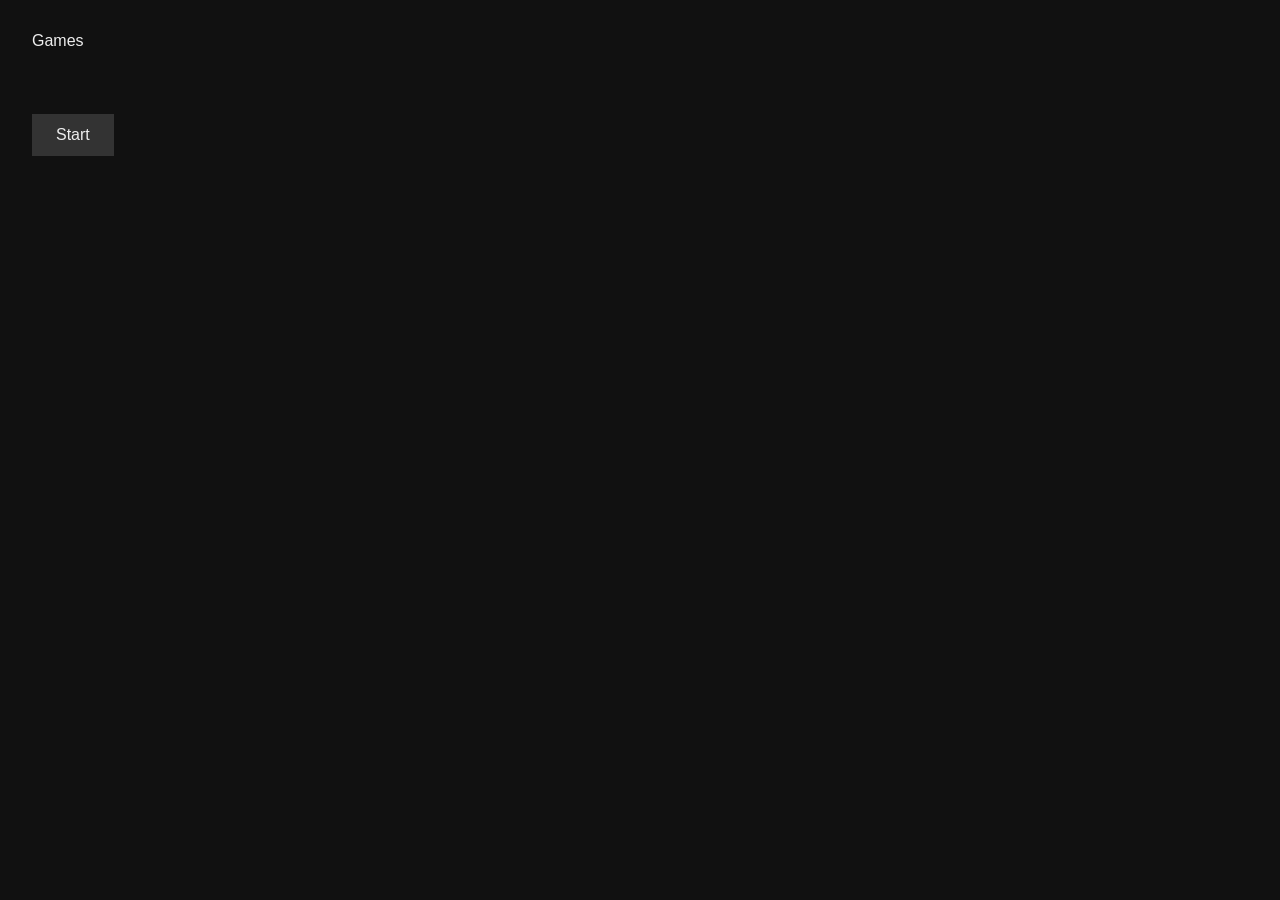
==== index.html @ f824b7a4 "update minecraft" ====
<!DOCTYPE html>
<html lang="en">
<head>
<meta charset="utf-8">
<meta name="viewport" content="width=device-width, initial-scale=1.0">
<link rel="stylesheet" href="style.css">
<title>Games</title>
</head>
<body>
<header>Games</header>
<a id="start" href="q1.html">Start</a>
</body>
</html>
---- style.css ----
* {
margin: 0;
padding: 0;
box-sizing: border-box;
}

body {
    font-family: sans-serif;
    background: #111;
    color: #eee;
}

header {
    padding: 2rem;
}

.box {
    width: 200px;
    height: 200px;
    overflow: hidden;
}

.box img {
    width: 100%;
    height: 100%;
    object-fit: cover;
    display: block;
}

.row {
    display: flex;
    gap: 1.5rem;
    padding: 2rem;
}

#start {
display: inline-block;
margin: 2rem;
padding: .75rem 1.5rem;
color: #eee;
background: #333;
text-decoration: none;
}
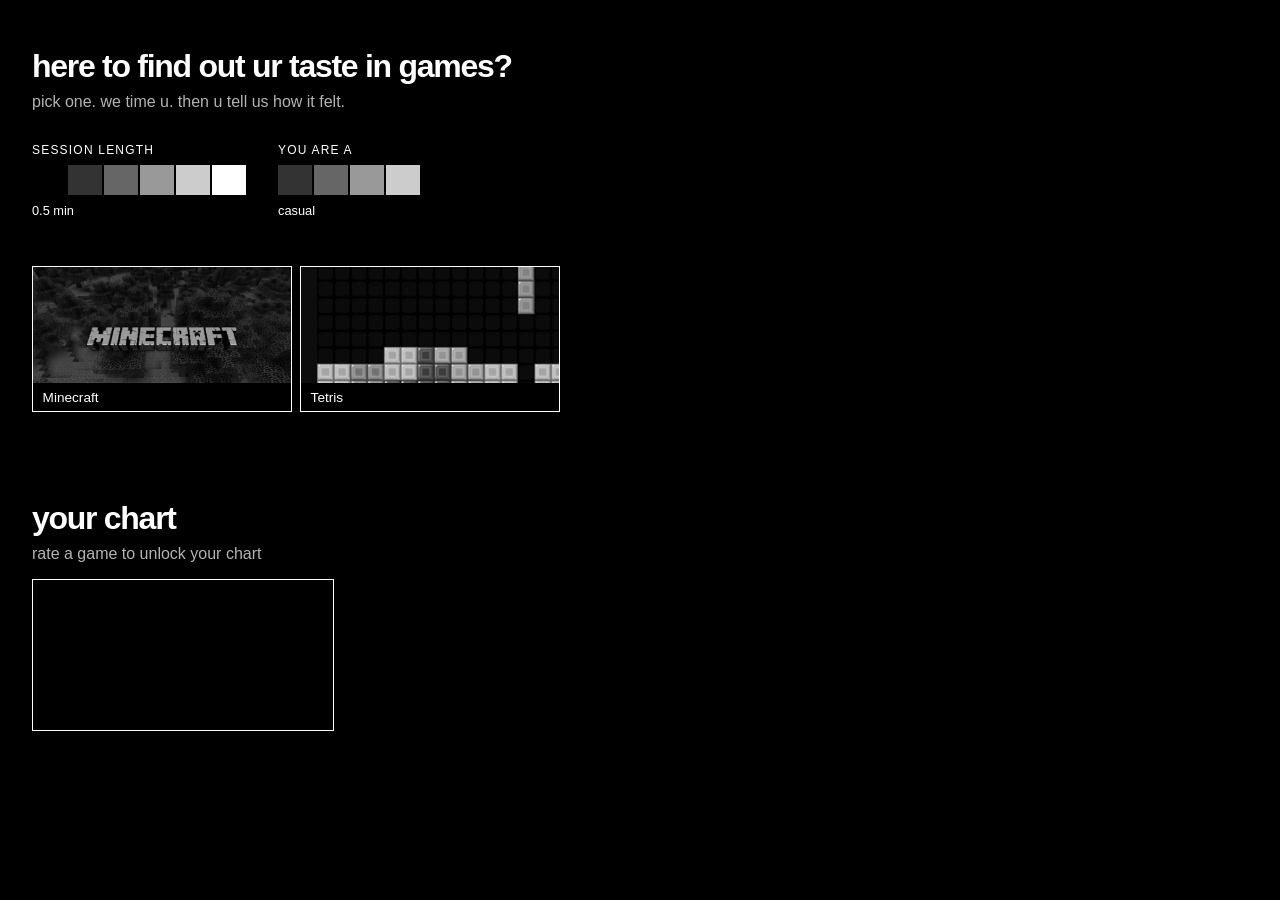
==== commit 84e0a75b: "update with frontend" ====
--- a/index.html
+++ b/index.html
@@ -4,10 +4,54 @@
 <meta charset="utf-8">
 <meta name="viewport" content="width=device-width, initial-scale=1.0">
 <link rel="stylesheet" href="style.css">
-<title>Games</title>
+<title>taste check</title>
 </head>
 <body>
-<header>Games</header>
-<a id="start" href="q1.html">Start</a>
+<header class="top">
+  <h1>here to find out ur taste in games?</h1>
+  <p>pick one. we time u. then u tell us how it felt.</p>
+</header>
+
+<section class="line">
+  <div class="field">
+    <label>session length</label>
+    <div class="steps">
+      <button class="step" aria-pressed="true"></button>
+      <button class="step"></button>
+      <button class="step"></button>
+      <button class="step"></button>
+      <button class="step"></button>
+      <button class="step"></button>
+    </div>
+    <p class="readout" id="dur">0.5 min</p>
+  </div>
+
+  <div class="field">
+    <label>you are a</label>
+    <div class="steps">
+      <button class="step" data-mark></button>
+      <button class="step" data-mark></button>
+      <button class="step" data-mark></button>
+      <button class="step" data-mark></button>
+    </div>
+    <p class="readout" id="tier">casual</p>
+  </div>
+</section>
+
+<section class="row">
+  <a class="card" data-pick="minecraft" href="games/minecraft/index.html">
+    <img src="img/minecraft.png" alt="Minecraft">
+    <span>Minecraft</span>
+  </a>
+  <a class="card" data-pick="tetris" href="games/tetris/index.html">
+    <img src="img/tetris.png" alt="Tetris">
+    <span>Tetris</span>
+  </a>
+</section>
+
+<section class="top"><h1>your chart</h1><p id="note"></p></section>
+<svg id="plot"></svg>
+
+<script src="app.js"></script>
 </body>
 </html>
--- a/style.css
+++ b/style.css
@@ -5,39 +5,193 @@
 }
 
 body {
+    background: #000;
+    color: #fff;
     font-family: sans-serif;
-    background: #111;
-    color: #eee;
 }
 
-header {
-    padding: 2rem;
+a {
+    color: #fff;
+    text-decoration: none;
 }
 
-.box {
-    width: 200px;
-    height: 200px;
+button,
+input {
+    font: inherit;
+    color: #fff;
+    background: #000;
+    border: 1px solid #fff;
+}
+
+:focus-visible {
+    outline: 1px solid #fff;
+}
+
+.top {
+    padding: 3rem 2rem 1rem;
+}
+
+.top h1 {
+    font-size: 2rem;
+    letter-spacing: -.04em;
+}
+
+.top p {
+    margin-top: .5rem;
+    opacity: .7;
+}
+
+.line {
+    display: flex;
+    flex-wrap: wrap;
+    gap: 2rem;
+    padding: 1rem 2rem 2rem;
+    align-items: flex-end;
+}
+
+.field label {
+    display: block;
+    font-size: .75rem;
+    text-transform: uppercase;
+    letter-spacing: .1em;
+    margin-bottom: .5rem;
+}
+
+.steps {
+    display: flex;
+    gap: 2px;
+}
+
+.step {
+    width: 34px;
+    height: 30px;
+    cursor: pointer;
+    border: 0;
+}
+
+.readout {
+    font-size: .8rem;
+    margin-top: .5rem;
+}
+
+.row {
+    display: flex;
+    gap: .5rem;
+    overflow-x: auto;
+    padding: 1rem 2rem 2.5rem;
+    scrollbar-color: #fff #000;
+}
+
+.card {
+    position: relative;
+    flex: 0 0 260px;
+    aspect-ratio: 16/9;
+    border: 1px solid #fff;
     overflow: hidden;
 }
 
-.box img {
+.card img {
     width: 100%;
     height: 100%;
     object-fit: cover;
     display: block;
+    filter: grayscale(1) contrast(1.1);
 }
 
-.row {
-    display: flex;
-    gap: 1.5rem;
-    padding: 2rem;
+.card span {
+    position: absolute;
+    bottom: 0;
+    left: 0;
+    right: 0;
+    padding: .4rem .6rem;
+    background: #000;
+    font-size: .85rem;
 }
 
-#start {
-display: inline-block;
-margin: 2rem;
-padding: .75rem 1.5rem;
-color: #eee;
-background: #333;
-text-decoration: none;
+.tag {
+    position: absolute;
+    top: 0;
+    right: 0;
+    background: #fff;
+    color: #000;
+    font-size: .7rem;
+    padding: .15rem .4rem;
 }
+
+#timer {
+position: fixed;
+top: 1rem;
+right: 1rem;
+z-index: 9;
+background: #fff;
+color: #000;
+padding: .3rem .6rem;
+font-variant-numeric: tabular-nums;
+}
+
+#stage {
+position: fixed;
+inset: 0;
+z-index: 8;
+background: #000;
+border: 0;
+width: 100%;
+height: 100%;
+}
+
+.hide {
+    display: none;
+}
+
+.form {
+    padding: 2rem;
+    max-width: 640px;
+}
+
+.q {
+    margin-bottom: 2.5rem;
+}
+
+.q legend,
+.q > p {
+    margin-bottom: 1rem;
+}
+
+.q output {
+    font-variant-numeric: tabular-nums;
+}
+
+input[type=range] {
+    width: 100%;
+    accent-color: #fff;
+    border: 0;
+    background: #000;
+}
+
+.stars {
+    display: flex;
+    gap: .5rem;
+    font-size: 2rem;
+    cursor: pointer;
+}
+
+.star {
+    background: #000;
+    border: 0;
+    filter: brightness(.35);
+}
+
+.star.on {
+    filter: brightness(1);
+}
+
+input[type=number] {
+    width: 5rem;
+    padding: .4rem;
+}
+
+#plot {
+border: 1px solid #fff;
+margin: 0 2rem 3rem;
+max-width: 720px;
+}
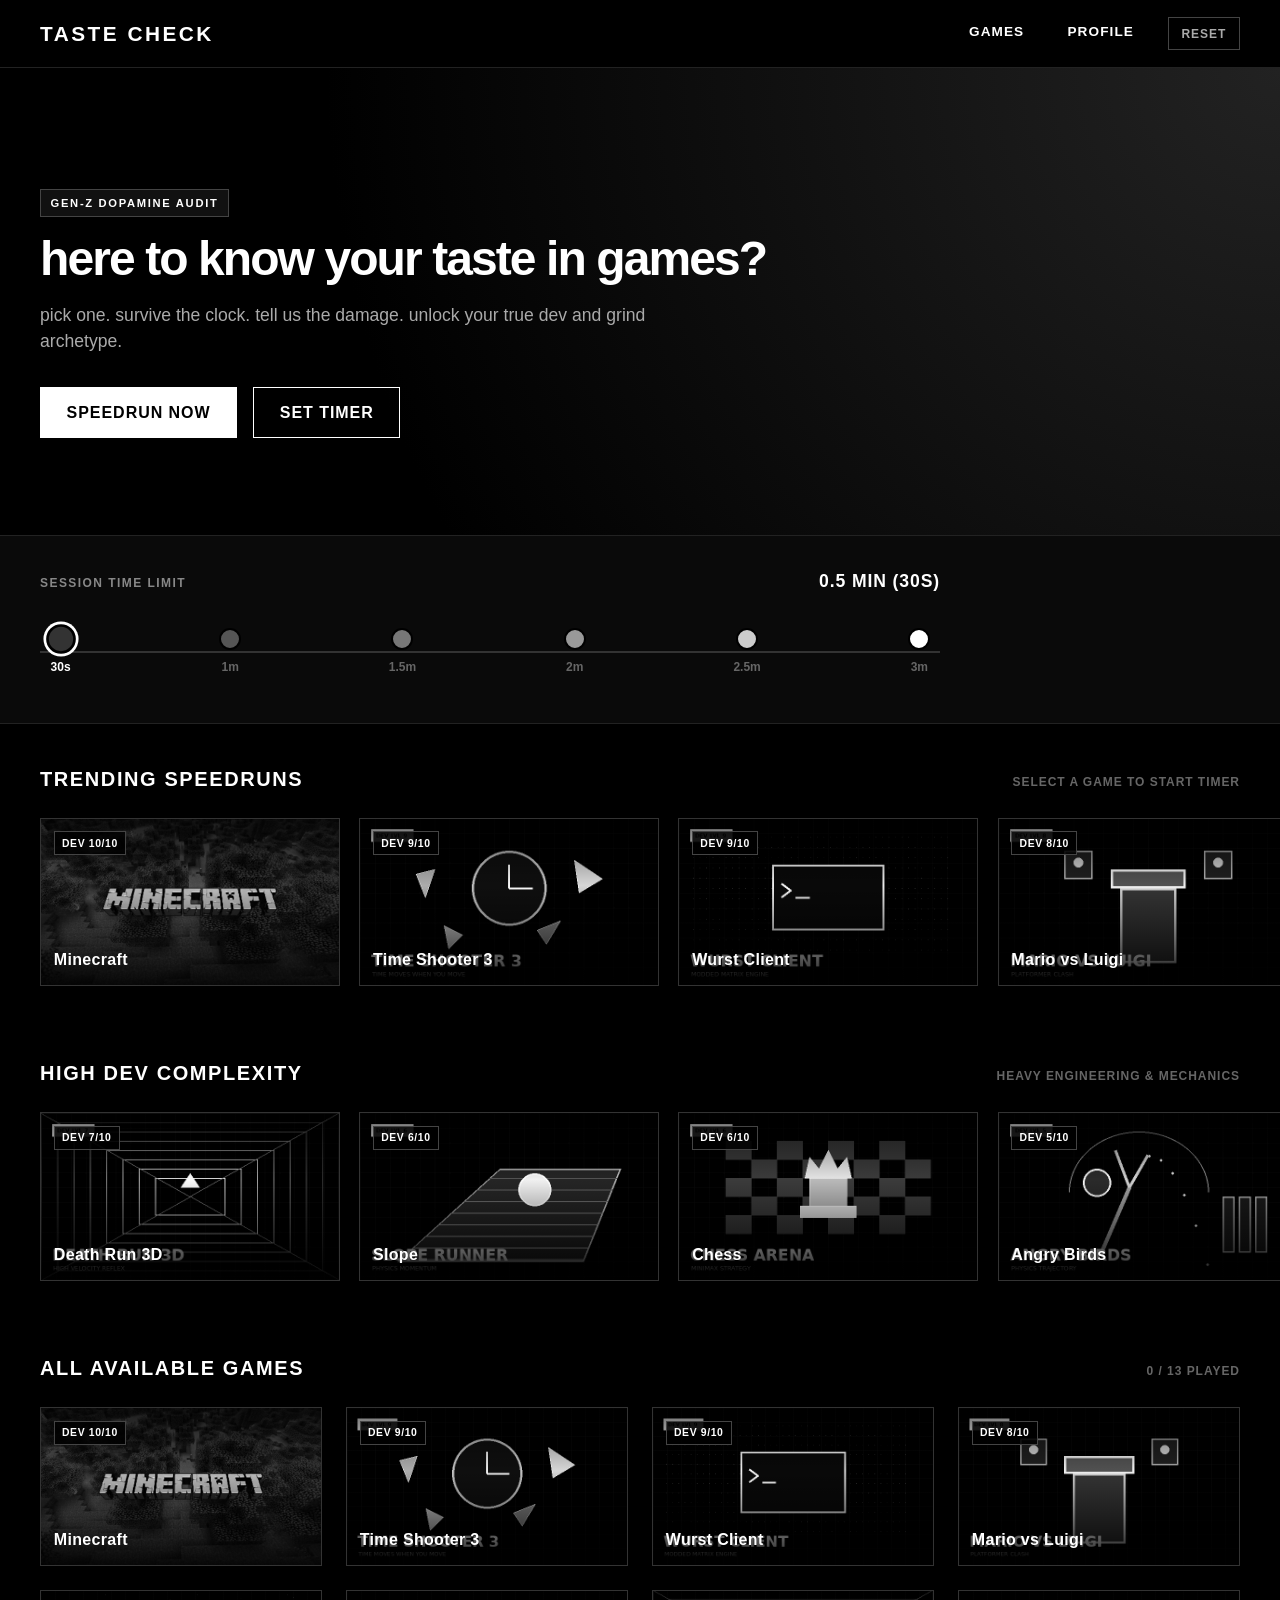
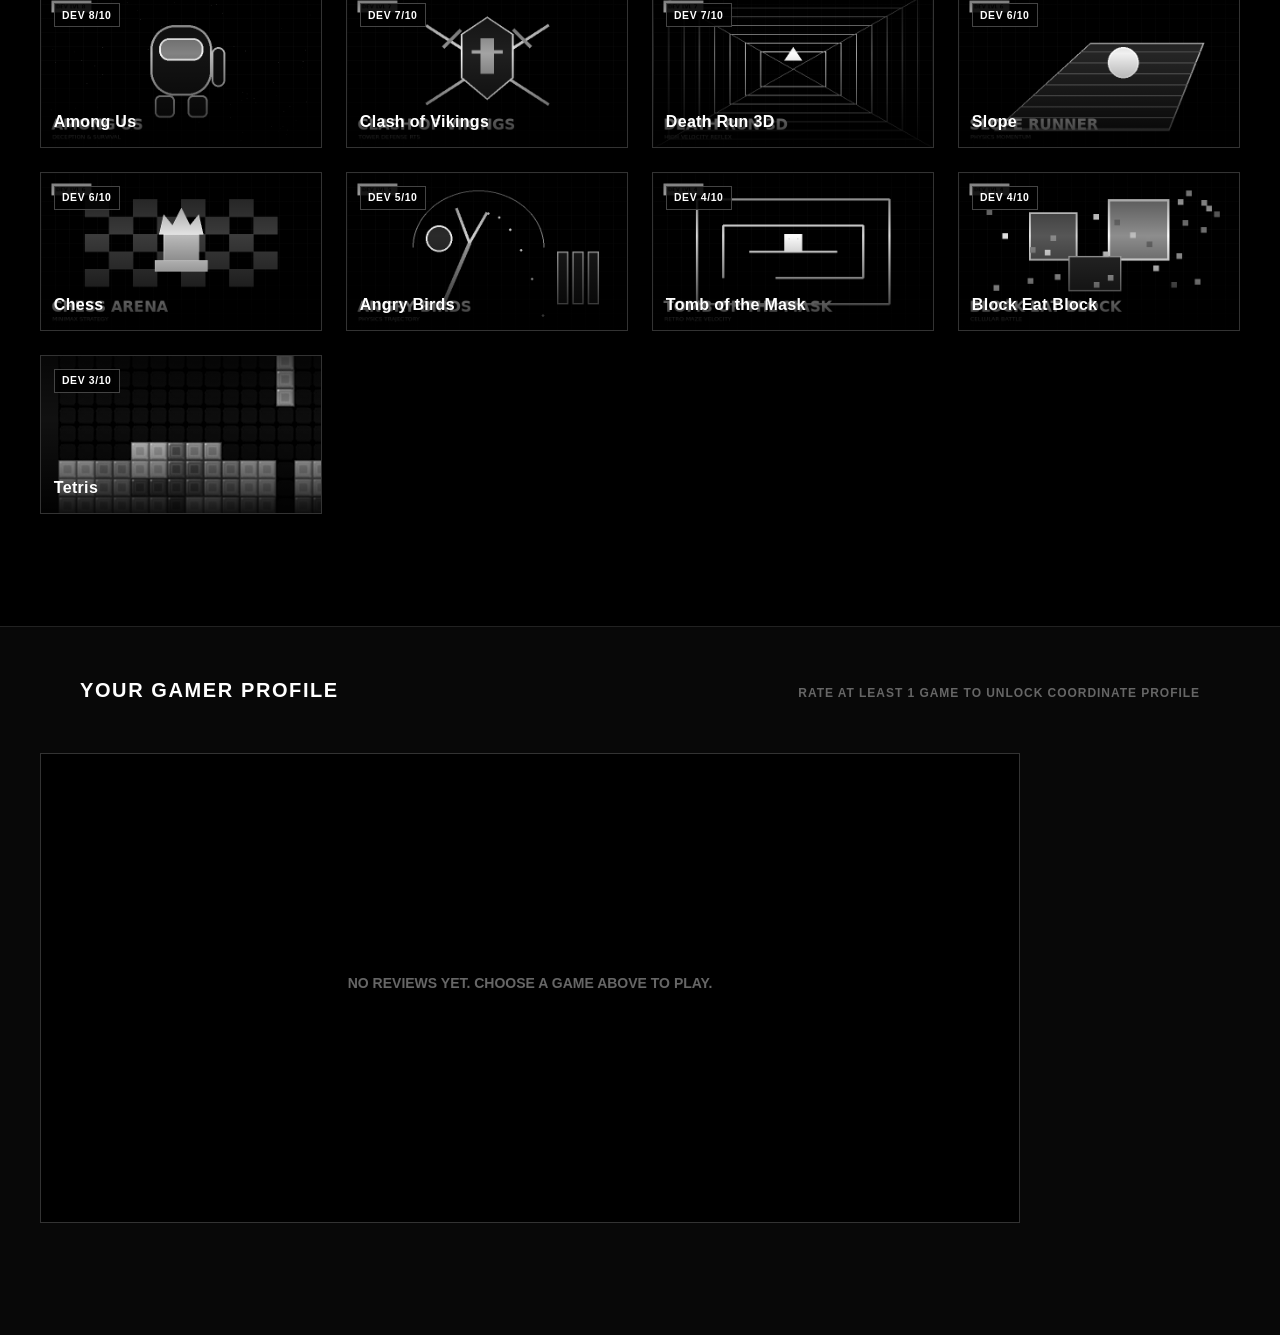
==== commit 2b103a21: "updated" ====
--- a/index.html
+++ b/index.html
@@ -3,54 +3,143 @@
 <head>
 <meta charset="utf-8">
 <meta name="viewport" content="width=device-width, initial-scale=1.0">
+<title>taste check</title>
 <link rel="stylesheet" href="style.css">
-<title>taste check</title>
 </head>
 <body>
-<header class="top">
-  <h1>here to find out ur taste in games?</h1>
-  <p>pick one. we time u. then u tell us how it felt.</p>
+<nav class="bar">
+  <div class="brand">TASTE CHECK</div>
+  <div class="menu">
+    <a href="#catalog" class="tab">GAMES</a>
+    <a href="#profile" class="tab">PROFILE</a>
+    <button id="reset" class="ghost">RESET</button>
+  </div>
+</nav>
+
+<header class="hero">
+  <div class="meta">
+    <span class="pill">GEN-Z DOPAMINE AUDIT</span>
+    <h1 class="lead">here to know your taste in games?</h1>
+    <p class="sub">pick one. survive the clock. tell us the damage. unlock your true dev and grind archetype.</p>
+    <div class="actions">
+      <button id="launch" class="prime">SPEEDRUN NOW</button>
+      <a href="#meter" class="second">SET TIMER</a>
+    </div>
+  </div>
 </header>
 
-<section class="line">
-  <div class="field">
-    <label>session length</label>
-    <div class="steps">
-      <button class="step" aria-pressed="true"></button>
-      <button class="step"></button>
-      <button class="step"></button>
-      <button class="step"></button>
-      <button class="step"></button>
-      <button class="step"></button>
+<section id="meter" class="panel">
+  <div class="gauge">
+    <div class="row">
+      <span class="tag">SESSION TIME LIMIT</span>
+      <span id="dur" class="dur">0.5 MIN (30S)</span>
     </div>
-    <p class="readout" id="dur">0.5 min</p>
-  </div>
-
-  <div class="field">
-    <label>you are a</label>
-    <div class="steps">
-      <button class="step" data-mark></button>
-      <button class="step" data-mark></button>
-      <button class="step" data-mark></button>
-      <button class="step" data-mark></button>
+    <div class="meter">
+      <div class="rail"></div>
+      <div class="steps">
+        <button class="step" data-time="30" aria-pressed="true"><span class="pip"></span><span class="lbl">30s</span></button>
+        <button class="step" data-time="60"><span class="pip"></span><span class="lbl">1m</span></button>
+        <button class="step" data-time="90"><span class="pip"></span><span class="lbl">1.5m</span></button>
+        <button class="step" data-time="120"><span class="pip"></span><span class="lbl">2m</span></button>
+        <button class="step" data-time="150"><span class="pip"></span><span class="lbl">2.5m</span></button>
+        <button class="step" data-time="180"><span class="pip"></span><span class="lbl">3m</span></button>
+      </div>
     </div>
-    <p class="readout" id="tier">casual</p>
   </div>
 </section>
 
-<section class="row">
-  <a class="card" data-pick="minecraft" href="games/minecraft/index.html">
-    <img src="img/minecraft.png" alt="Minecraft">
-    <span>Minecraft</span>
-  </a>
-  <a class="card" data-pick="tetris" href="games/tetris/index.html">
-    <img src="img/tetris.png" alt="Tetris">
-    <span>Tetris</span>
-  </a>
+<main id="catalog" class="catalog">
+  <div class="section">
+    <div class="head">
+      <h2 class="title">TRENDING SPEEDRUNS</h2>
+      <span class="hint">SELECT A GAME TO START TIMER</span>
+    </div>
+    <div class="scroller" id="row1"></div>
+  </div>
+
+  <div class="section">
+    <div class="head">
+      <h2 class="title">HIGH DEV COMPLEXITY</h2>
+      <span class="hint">HEAVY ENGINEERING & MECHANICS</span>
+    </div>
+    <div class="scroller" id="row2"></div>
+  </div>
+
+  <div class="section">
+    <div class="head">
+      <h2 class="title">ALL AVAILABLE GAMES</h2>
+      <span class="hint" id="count">0 PLAYED</span>
+    </div>
+    <div class="grid" id="full"></div>
+  </div>
+</main>
+
+<section id="profile" class="profile">
+  <div class="head">
+    <h2 class="title">YOUR GAMER PROFILE</h2>
+    <span class="hint" id="note">RATE GAMES TO UNLOCK GRAPH</span>
+  </div>
+  <div class="summary" id="stats"></div>
+  <div class="wrap">
+    <svg id="plot" class="plot"></svg>
+  </div>
+  <div id="cards" class="feed"></div>
 </section>
 
-<section class="top"><h1>your chart</h1><p id="note"></p></section>
-<svg id="plot"></svg>
+<div id="play" class="view hide">
+  <div class="hud">
+    <div class="tag" id="title">GAME</div>
+    <div class="clock" id="timer">00:30</div>
+    <button id="quit" class="ghost">ABORT</button>
+  </div>
+  <iframe id="stage" class="stage" allow="autoplay; fullscreen; keyboard"></iframe>
+</div>
+
+<div id="alert" class="modal hide">
+  <div class="sheet">
+    <div class="badge">LIMIT EXHAUSTED</div>
+    <h3 class="alert-title">SESSION TIME HAS EXPIRED</h3>
+    <p class="alert-text">Your chosen time limit has been completely exhausted. Game inputs have been severed. Complete your 3-question evaluation now.</p>
+    <button id="proceed" class="prime">PROCEED TO REVIEW</button>
+  </div>
+</div>
+
+<div id="review" class="modal hide">
+  <div class="sheet form">
+    <div class="badge" id="name">REVIEW</div>
+    <h3 class="form-title">EVALUATE YOUR EXPERIENCE</h3>
+
+    <div class="group">
+      <label class="q-label" for="pain">1. how much did it hurt to stop playing the game</label>
+      <div class="slider-row">
+        <input type="range" id="pain" min="1" max="10" value="5">
+        <span id="pain-num" class="score">5 / 10</span>
+      </div>
+    </div>
+
+    <div class="group">
+      <label class="q-label">2. did you have a rush of dopamine</label>
+      <div class="stars" id="stars">
+        <button type="button" class="star" data-val="1">★</button>
+        <button type="button" class="star" data-val="2">★</button>
+        <button type="button" class="star" data-val="3">★</button>
+        <button type="button" class="star" data-val="4">★</button>
+        <button type="button" class="star" data-val="5">★</button>
+      </div>
+      <span id="star-num" class="score">0 / 5 STARS</span>
+    </div>
+
+    <div class="group">
+      <label class="q-label" for="hours">3. would u play this game continuously for x hours</label>
+      <div class="input-row">
+        <input type="number" id="hours" min="1" max="10" value="3">
+        <span class="unit">HOURS (1 - 10)</span>
+      </div>
+    </div>
+
+    <button type="button" id="send" class="prime">SUBMIT & RETURN</button>
+  </div>
+</div>
 
 <script src="app.js"></script>
 </body>
--- a/style.css
+++ b/style.css
@@ -1,197 +1,708 @@
 * {
-margin: 0;
-padding: 0;
-box-sizing: border-box;
+  margin: 0;
+  padding: 0;
+  box-sizing: border-box;
+}
+
+html {
+  scroll-behavior: smooth;
+  background: #000;
+  color: #fff;
 }
 
 body {
-    background: #000;
-    color: #fff;
-    font-family: sans-serif;
+  font-family: -apple-system, BlinkMacSystemFont, "Segoe UI", Roboto, sans-serif;
+  background: #000;
+  color: #fff;
+  line-height: 1.5;
+  overflow-x: hidden;
 }
 
 a {
-    color: #fff;
-    text-decoration: none;
-}
-
-button,
+  color: #fff;
+  text-decoration: none;
+}
+
+button {
+  cursor: pointer;
+  border: 1px solid #fff;
+  background: #000;
+  color: #fff;
+  font: inherit;
+  transition: transform 0.15s ease, background 0.15s ease, color 0.15s ease;
+}
+
+button:hover {
+  background: #fff;
+  color: #000;
+}
+
 input {
-    font: inherit;
-    color: #fff;
-    background: #000;
-    border: 1px solid #fff;
-}
-
-:focus-visible {
-    outline: 1px solid #fff;
-}
-
-.top {
-    padding: 3rem 2rem 1rem;
-}
-
-.top h1 {
-    font-size: 2rem;
-    letter-spacing: -.04em;
-}
-
-.top p {
-    margin-top: .5rem;
-    opacity: .7;
-}
-
-.line {
-    display: flex;
-    flex-wrap: wrap;
-    gap: 2rem;
-    padding: 1rem 2rem 2rem;
-    align-items: flex-end;
-}
-
-.field label {
-    display: block;
-    font-size: .75rem;
-    text-transform: uppercase;
-    letter-spacing: .1em;
-    margin-bottom: .5rem;
+  font: inherit;
+  background: #000;
+  color: #fff;
+  border: 1px solid #444;
+  padding: 0.6rem 0.8rem;
+}
+
+input:focus {
+  outline: none;
+  border-color: #fff;
+}
+
+.bar {
+  position: sticky;
+  top: 0;
+  z-index: 50;
+  display: flex;
+  justify-content: space-between;
+  align-items: center;
+  padding: 1rem 2.5rem;
+  background: rgba(0, 0, 0, 0.9);
+  backdrop-filter: blur(10px);
+  border-bottom: 1px solid #222;
+}
+
+.brand {
+  font-size: 1.3rem;
+  font-weight: 900;
+  letter-spacing: 0.12em;
+}
+
+.menu {
+  display: flex;
+  align-items: center;
+  gap: 1.5rem;
+}
+
+.tab {
+  font-size: 0.85rem;
+  font-weight: 700;
+  letter-spacing: 0.08em;
+  padding: 0.4rem 0.6rem;
+  border-bottom: 2px solid transparent;
+}
+
+.tab:hover {
+  border-bottom-color: #fff;
+}
+
+.ghost {
+  border: 1px solid #444;
+  background: transparent;
+  color: #aaa;
+  font-size: 0.75rem;
+  font-weight: 700;
+  letter-spacing: 0.08em;
+  padding: 0.4rem 0.8rem;
+}
+
+.ghost:hover {
+  border-color: #fff;
+  color: #fff;
+  background: #111;
+}
+
+.prime {
+  background: #fff;
+  color: #000;
+  border: 1px solid #fff;
+  font-weight: 800;
+  letter-spacing: 0.06em;
+  padding: 0.8rem 1.6rem;
+}
+
+.prime:hover {
+  background: #ccc;
+  color: #000;
+}
+
+.second {
+  background: transparent;
+  color: #fff;
+  border: 1px solid #fff;
+  font-weight: 800;
+  letter-spacing: 0.06em;
+  padding: 0.8rem 1.6rem;
+  display: inline-block;
+}
+
+.second:hover {
+  background: #fff;
+  color: #000;
+}
+
+.hero {
+  position: relative;
+  min-height: 52vh;
+  display: flex;
+  align-items: center;
+  padding: 3.5rem 2.5rem 2rem;
+  background: radial-gradient(circle at top right, #222 0%, #000 70%);
+  border-bottom: 1px solid #222;
+}
+
+.meta {
+  max-width: 780px;
+}
+
+.pill {
+  display: inline-block;
+  font-size: 0.7rem;
+  font-weight: 800;
+  letter-spacing: 0.15em;
+  padding: 0.3rem 0.6rem;
+  background: #111;
+  border: 1px solid #444;
+  margin-bottom: 1rem;
+}
+
+.lead {
+  font-size: 3rem;
+  font-weight: 900;
+  line-height: 1.1;
+  letter-spacing: -0.04em;
+  margin-bottom: 1rem;
+  text-transform: lowercase;
+}
+
+.sub {
+  font-size: 1.1rem;
+  color: #aaa;
+  margin-bottom: 2rem;
+  max-width: 620px;
+}
+
+.actions {
+  display: flex;
+  gap: 1rem;
+  flex-wrap: wrap;
+}
+
+.panel {
+  padding: 2rem 2.5rem;
+  border-bottom: 1px solid #222;
+  background: #0a0a0a;
+}
+
+.gauge {
+  max-width: 900px;
+}
+
+.row {
+  display: flex;
+  justify-content: space-between;
+  align-items: baseline;
+  margin-bottom: 1.2rem;
+}
+
+.tag {
+  font-size: 0.75rem;
+  font-weight: 800;
+  letter-spacing: 0.12em;
+  color: #888;
+}
+
+.dur {
+  font-size: 1.1rem;
+  font-weight: 900;
+  letter-spacing: 0.05em;
+  font-variant-numeric: tabular-nums;
+}
+
+.meter {
+  position: relative;
+  padding: 0.5rem 0;
+}
+
+.rail {
+  position: absolute;
+  top: 50%;
+  left: 0;
+  right: 0;
+  height: 2px;
+  background: #333;
+  transform: translateY(-50%);
+  z-index: 1;
 }
 
 .steps {
-    display: flex;
-    gap: 2px;
+  position: relative;
+  z-index: 2;
+  display: flex;
+  justify-content: space-between;
 }
 
 .step {
-    width: 34px;
-    height: 30px;
-    cursor: pointer;
-    border: 0;
-}
-
-.readout {
-    font-size: .8rem;
-    margin-top: .5rem;
-}
-
-.row {
-    display: flex;
-    gap: .5rem;
-    overflow-x: auto;
-    padding: 1rem 2rem 2.5rem;
-    scrollbar-color: #fff #000;
+  display: flex;
+  flex-direction: column;
+  align-items: center;
+  gap: 0.5rem;
+  background: transparent;
+  border: 0;
+  padding: 0.4rem 0.6rem;
+}
+
+.step:hover {
+  background: transparent;
+  color: #fff;
+}
+
+.pip {
+  width: 22px;
+  height: 22px;
+  border-radius: 50%;
+  border: 2px solid #000;
+  transition: transform 0.15s ease, box-shadow 0.15s ease;
+}
+
+.lbl {
+  font-size: 0.75rem;
+  font-weight: 700;
+  color: #666;
+}
+
+.step[aria-pressed="true"] .pip {
+  transform: scale(1.35);
+  box-shadow: 0 0 0 2px #fff;
+}
+
+.step[aria-pressed="true"] .lbl {
+  color: #fff;
+  font-weight: 900;
+}
+
+.catalog {
+  padding: 2.5rem 0 3.5rem;
+}
+
+.section {
+  margin-bottom: 3rem;
+}
+
+.head {
+  padding: 0 2.5rem 1rem;
+  display: flex;
+  justify-content: space-between;
+  align-items: baseline;
+}
+
+.title {
+  font-size: 1.25rem;
+  font-weight: 900;
+  letter-spacing: 0.08em;
+}
+
+.hint {
+  font-size: 0.75rem;
+  letter-spacing: 0.08em;
+  color: #666;
+  font-weight: 700;
+}
+
+.scroller {
+  display: flex;
+  gap: 1.2rem;
+  overflow-x: auto;
+  padding: 0.5rem 2.5rem 1.5rem;
+  scrollbar-width: thin;
+  scrollbar-color: #444 #000;
+}
+
+.grid {
+  display: grid;
+  grid-template-columns: repeat(auto-fill, minmax(280px, 1fr));
+  gap: 1.5rem;
+  padding: 0.5rem 2.5rem;
 }
 
 .card {
-    position: relative;
-    flex: 0 0 260px;
-    aspect-ratio: 16/9;
-    border: 1px solid #fff;
-    overflow: hidden;
-}
-
-.card img {
-    width: 100%;
-    height: 100%;
-    object-fit: cover;
-    display: block;
-    filter: grayscale(1) contrast(1.1);
-}
-
-.card span {
-    position: absolute;
-    bottom: 0;
-    left: 0;
-    right: 0;
-    padding: .4rem .6rem;
-    background: #000;
-    font-size: .85rem;
-}
-
-.tag {
-    position: absolute;
-    top: 0;
-    right: 0;
-    background: #fff;
-    color: #000;
-    font-size: .7rem;
-    padding: .15rem .4rem;
-}
-
-#timer {
-position: fixed;
-top: 1rem;
-right: 1rem;
-z-index: 9;
-background: #fff;
-color: #000;
-padding: .3rem .6rem;
-font-variant-numeric: tabular-nums;
-}
-
-#stage {
-position: fixed;
-inset: 0;
-z-index: 8;
-background: #000;
-border: 0;
-width: 100%;
-height: 100%;
+  position: relative;
+  flex: 0 0 300px;
+  background: #111;
+  border: 1px solid #333;
+  overflow: hidden;
+  cursor: pointer;
+  transition: transform 0.2s ease, border-color 0.2s ease;
+  aspect-ratio: 16/9;
+}
+
+.grid .card {
+  flex: none;
+  width: 100%;
+}
+
+.card:hover {
+  transform: translateY(-4px) scale(1.02);
+  border-color: #fff;
+  z-index: 5;
+}
+
+.cover {
+  width: 100%;
+  height: 100%;
+  object-fit: cover;
+  display: block;
+  filter: grayscale(100%) contrast(1.1);
+  transition: filter 0.2s ease;
+}
+
+.card:hover .cover {
+  filter: grayscale(100%) contrast(1.25) brightness(1.1);
+}
+
+.over {
+  position: absolute;
+  inset: 0;
+  display: flex;
+  flex-direction: column;
+  justify-content: space-between;
+  padding: 0.8rem;
+  background: linear-gradient(180deg, rgba(0,0,0,0.6) 0%, transparent 40%, rgba(0,0,0,0.9) 100%);
+  pointer-events: none;
+}
+
+.topline {
+  display: flex;
+  justify-content: space-between;
+  align-items: flex-start;
+}
+
+.dev {
+  font-size: 0.65rem;
+  font-weight: 800;
+  letter-spacing: 0.06em;
+  background: rgba(0, 0, 0, 0.85);
+  border: 1px solid #444;
+  padding: 0.2rem 0.45rem;
+}
+
+.badge {
+  font-size: 0.65rem;
+  font-weight: 900;
+  letter-spacing: 0.08em;
+  background: #fff;
+  color: #000;
+  padding: 0.2rem 0.5rem;
+}
+
+.foot {
+  display: flex;
+  justify-content: space-between;
+  align-items: flex-end;
+}
+
+.name {
+  font-size: 1rem;
+  font-weight: 900;
+  letter-spacing: 0.02em;
+}
+
+.cta {
+  font-size: 0.7rem;
+  font-weight: 800;
+  letter-spacing: 0.05em;
+  background: #fff;
+  color: #000;
+  padding: 0.3rem 0.6rem;
+  opacity: 0;
+  transform: translateY(4px);
+  transition: opacity 0.15s ease, transform 0.15s ease;
+}
+
+.card:hover .cta {
+  opacity: 1;
+  transform: translateY(0);
+}
+
+.profile {
+  padding: 3rem 2.5rem 5rem;
+  border-top: 1px solid #222;
+  background: #080808;
+}
+
+.summary {
+  display: flex;
+  gap: 1.5rem;
+  flex-wrap: wrap;
+  padding: 0 0 2rem;
+}
+
+.stat {
+  flex: 1 1 200px;
+  background: #111;
+  border: 1px solid #333;
+  padding: 1.2rem;
+}
+
+.stat-label {
+  font-size: 0.7rem;
+  font-weight: 800;
+  letter-spacing: 0.1em;
+  color: #888;
+  margin-bottom: 0.4rem;
+}
+
+.stat-val {
+  font-size: 1.6rem;
+  font-weight: 900;
+}
+
+.wrap {
+  background: #000;
+  border: 1px solid #333;
+  padding: 1.5rem;
+  max-width: 980px;
+  margin-bottom: 2rem;
+  overflow-x: auto;
+}
+
+.plot {
+  width: 100%;
+  min-width: 680px;
+  height: 420px;
+  display: block;
+}
+
+.feed {
+  display: grid;
+  grid-template-columns: repeat(auto-fill, minmax(260px, 1fr));
+  gap: 1rem;
+  max-width: 980px;
+}
+
+.box {
+  background: #111;
+  border: 1px solid #222;
+  padding: 1rem;
+}
+
+.box-title {
+  font-size: 0.9rem;
+  font-weight: 800;
+  margin-bottom: 0.5rem;
+}
+
+.box-row {
+  display: flex;
+  justify-content: space-between;
+  font-size: 0.75rem;
+  color: #888;
+  margin-bottom: 0.2rem;
+}
+
+.box-val {
+  color: #fff;
+  font-weight: 700;
+}
+
+.view {
+  position: fixed;
+  inset: 0;
+  z-index: 100;
+  background: #000;
+  display: flex;
+  flex-direction: column;
+}
+
+.hud {
+  display: flex;
+  justify-content: space-between;
+  align-items: center;
+  padding: 0.8rem 1.5rem;
+  background: #0a0a0a;
+  border-bottom: 1px solid #333;
+}
+
+.clock {
+  font-size: 1.8rem;
+  font-weight: 900;
+  letter-spacing: 0.08em;
+  font-variant-numeric: tabular-nums;
+  padding: 0.2rem 1rem;
+  border: 1px solid #fff;
+  background: #000;
+}
+
+.stage {
+  flex: 1;
+  width: 100%;
+  height: 100%;
+  border: 0;
+  background: #000;
+}
+
+.modal {
+  position: fixed;
+  inset: 0;
+  z-index: 200;
+  background: rgba(0, 0, 0, 0.92);
+  backdrop-filter: blur(8px);
+  display: flex;
+  align-items: center;
+  justify-content: center;
+  padding: 1.5rem;
+}
+
+.sheet {
+  background: #0a0a0a;
+  border: 2px solid #fff;
+  padding: 2.5rem;
+  max-width: 540px;
+  width: 100%;
+}
+
+.alert-title {
+  font-size: 1.8rem;
+  font-weight: 900;
+  letter-spacing: -0.02em;
+  margin: 1rem 0 0.8rem;
+}
+
+.alert-text {
+  color: #aaa;
+  margin-bottom: 2rem;
+  font-size: 0.95rem;
+}
+
+.form-title {
+  font-size: 1.5rem;
+  font-weight: 900;
+  letter-spacing: 0.02em;
+  margin: 1rem 0 1.8rem;
+}
+
+.group {
+  margin-bottom: 2rem;
+}
+
+.q-label {
+  display: block;
+  font-size: 0.85rem;
+  font-weight: 800;
+  letter-spacing: 0.02em;
+  margin-bottom: 0.8rem;
+}
+
+.slider-row {
+  display: flex;
+  align-items: center;
+  gap: 1.2rem;
+}
+
+input[type="range"] {
+  flex: 1;
+  height: 6px;
+  background: #333;
+  appearance: none;
+  border: 0;
+  padding: 0;
+}
+
+input[type="range"]::-webkit-slider-thumb {
+  appearance: none;
+  width: 22px;
+  height: 22px;
+  border-radius: 50%;
+  background: #fff;
+  border: 2px solid #000;
+  cursor: pointer;
+}
+
+input[type="range"]::-moz-range-thumb {
+  width: 22px;
+  height: 22px;
+  border-radius: 50%;
+  background: #fff;
+  border: 2px solid #000;
+  cursor: pointer;
+}
+
+.score {
+  font-size: 0.85rem;
+  font-weight: 900;
+  min-width: 70px;
+  text-align: right;
+  font-variant-numeric: tabular-nums;
+}
+
+.stars {
+  display: flex;
+  gap: 0.6rem;
+  margin-bottom: 0.4rem;
+}
+
+.star {
+  background: transparent;
+  border: 0;
+  color: #333;
+  font-size: 2.2rem;
+  line-height: 1;
+  padding: 0;
+  transition: transform 0.1s ease, color 0.1s ease;
+}
+
+.star:hover {
+  background: transparent;
+  color: #fff;
+  transform: scale(1.15);
+}
+
+.star.on {
+  color: #fff;
+  text-shadow: 0 0 10px rgba(255, 255, 255, 0.8);
+}
+
+.input-row {
+  display: flex;
+  align-items: center;
+  gap: 1rem;
+}
+
+input[type="number"] {
+  width: 80px;
+  font-size: 1.2rem;
+  font-weight: 900;
+  text-align: center;
+}
+
+.unit {
+  font-size: 0.75rem;
+  font-weight: 800;
+  letter-spacing: 0.08em;
+  color: #888;
 }
 
 .hide {
-    display: none;
-}
-
-.form {
-    padding: 2rem;
-    max-width: 640px;
-}
-
-.q {
-    margin-bottom: 2.5rem;
-}
-
-.q legend,
-.q > p {
-    margin-bottom: 1rem;
-}
-
-.q output {
-    font-variant-numeric: tabular-nums;
-}
-
-input[type=range] {
-    width: 100%;
-    accent-color: #fff;
-    border: 0;
-    background: #000;
-}
-
-.stars {
-    display: flex;
-    gap: .5rem;
-    font-size: 2rem;
-    cursor: pointer;
-}
-
-.star {
-    background: #000;
-    border: 0;
-    filter: brightness(.35);
-}
-
-.star.on {
-    filter: brightness(1);
-}
-
-input[type=number] {
-    width: 5rem;
-    padding: .4rem;
-}
-
-#plot {
-border: 1px solid #fff;
-margin: 0 2rem 3rem;
-max-width: 720px;
-}
+  display: none !important;
+}
+
+@media (max-width: 768px) {
+  .bar {
+    padding: 1rem 1.2rem;
+  }
+  .hero {
+    padding: 2.5rem 1.2rem 2rem;
+  }
+  .lead {
+    font-size: 2.2rem;
+  }
+  .panel {
+    padding: 1.5rem 1.2rem;
+  }
+  .head {
+    padding: 0 1.2rem 1rem;
+  }
+  .scroller {
+    padding: 0.5rem 1.2rem 1.5rem;
+  }
+  .grid {
+    padding: 0.5rem 1.2rem;
+  }
+  .profile {
+    padding: 2rem 1.2rem 4rem;
+  }
+  .sheet {
+    padding: 1.5rem;
+  }
+}
